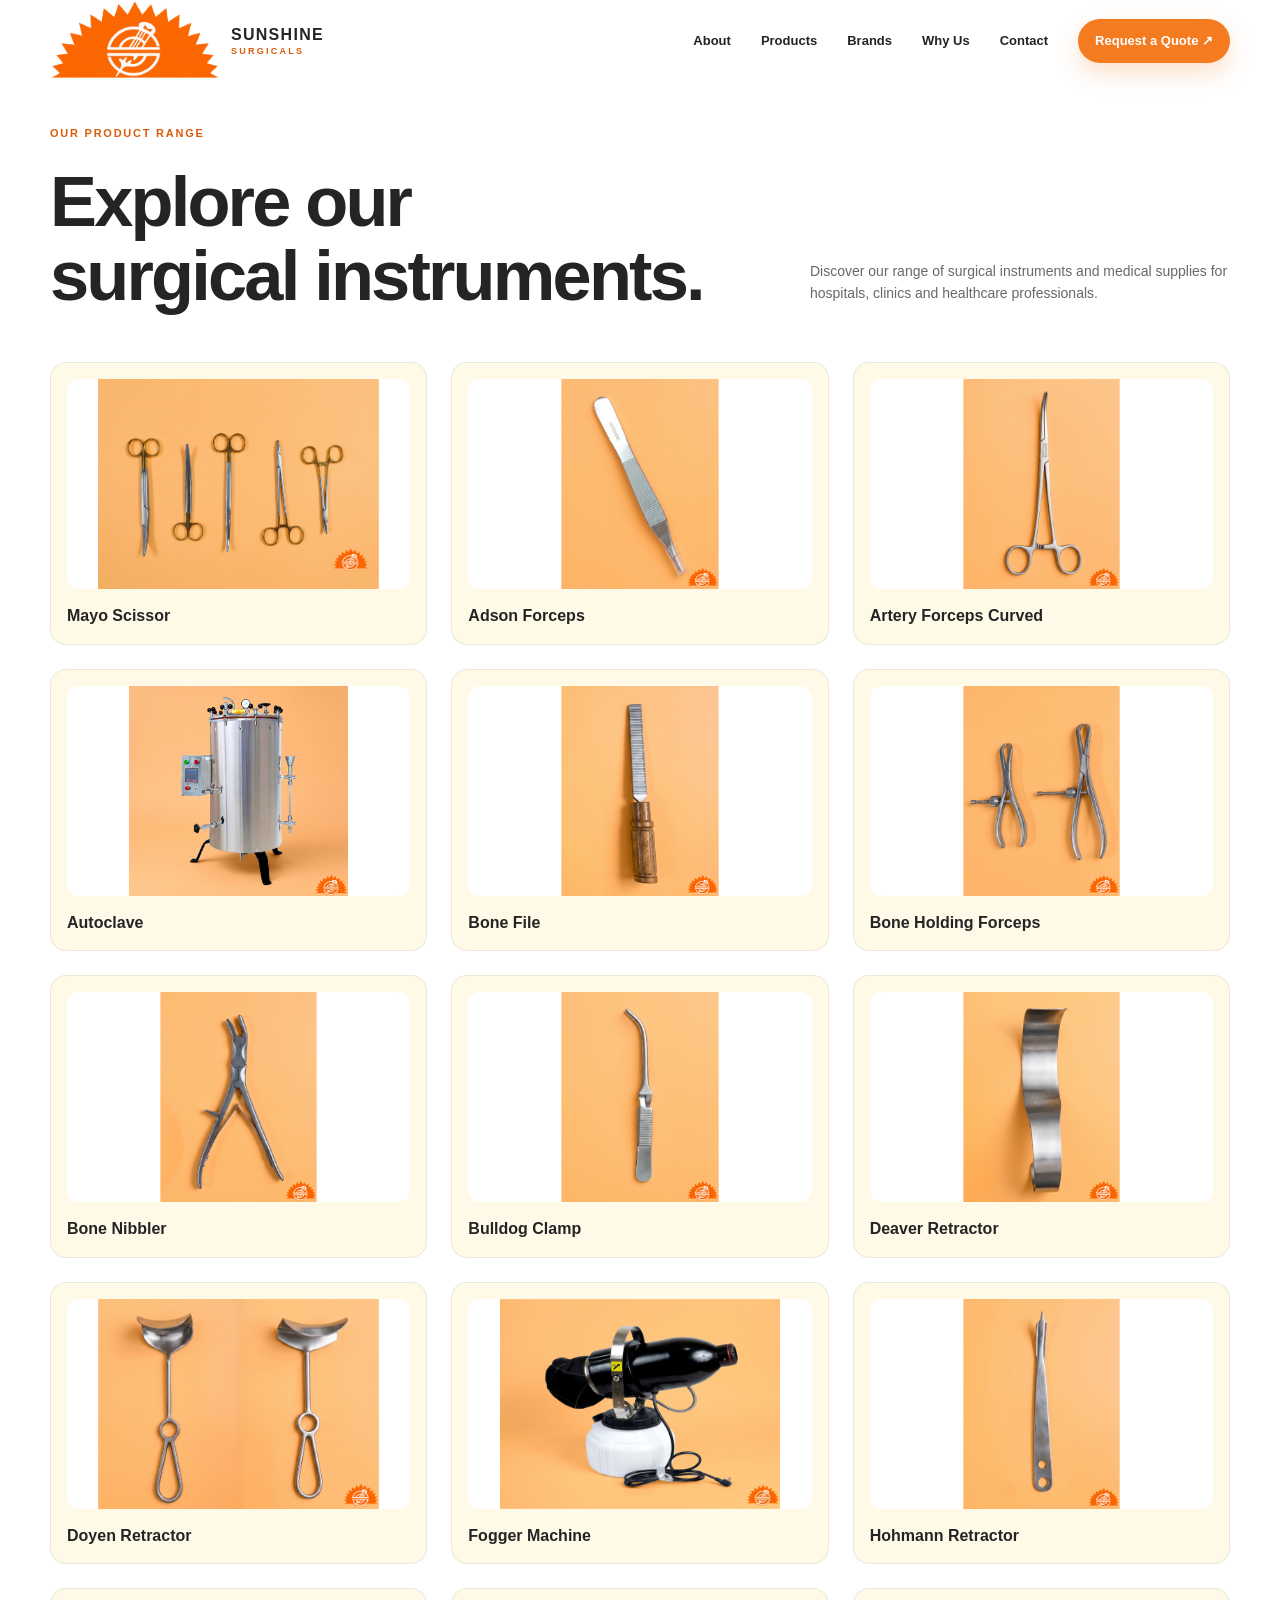
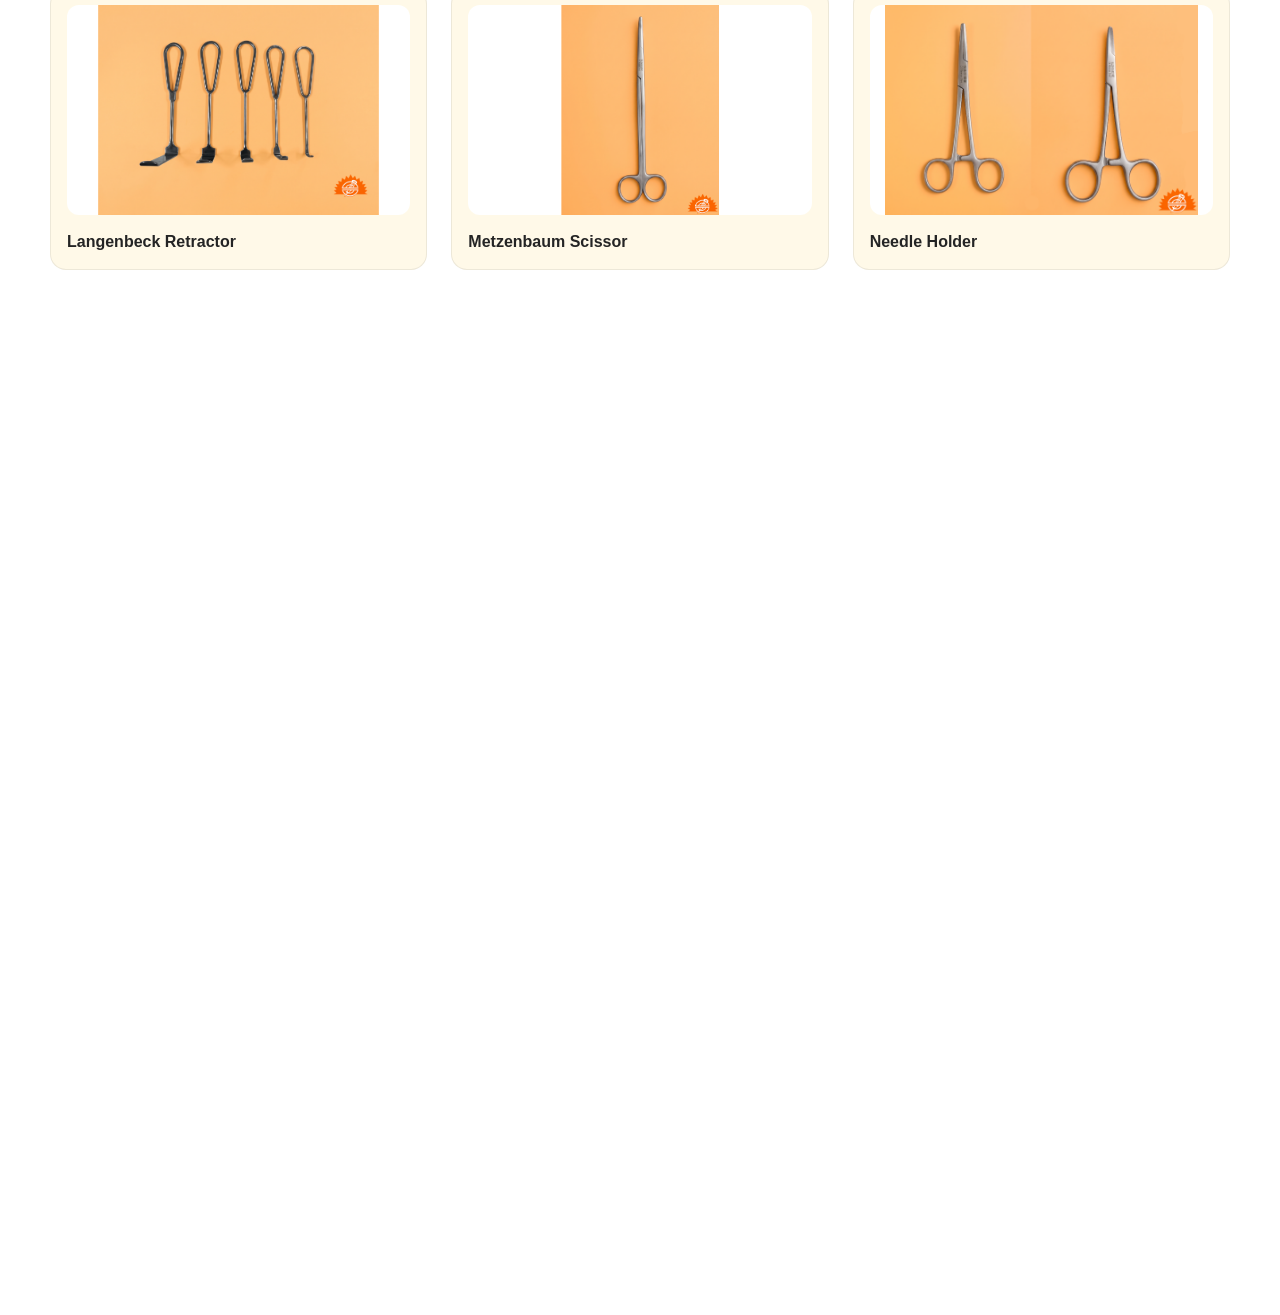
==== products.html @ 890da2b1 "Add surgical instruments products page" ====
<!DOCTYPE html>
<html lang="en">

<head>
  <meta charset="UTF-8">
  <meta name="viewport" content="width=device-width, initial-scale=1.0">
  <title>Products | Sunshine Surgicals</title>

  <link rel="stylesheet" href="styles.css">
  <link rel="stylesheet" href="products.css">
</head>

<body>
<header class="site-header">
    <nav class="nav container" aria-label="Main navigation">
      <a class="brand" href="index.html#top" aria-label="Sunshine Surgicals home">
        <img class="site-logo" src="assets/sunshine_logo_orange.png" alt="Sunshine Surgicals">
        <span class="brand-copy"><strong>SUNSHINE</strong><small>SURGICALS</small></span>
      </a>

      <button class="nav-toggle" type="button" aria-label="Open menu" aria-expanded="false">
        <span></span><span></span><span></span>
      </button>

        <div class="nav-links" id="navLinks">
        <a href="index.html#about">About</a>
        <a href="index.html#products">Products</a>
        <a href="index.html#brands">Brands</a>
        <a href="index.html#why-us">Why Us</a>
        <a href="index.html#contact">Contact</a>
        <a class="nav-cta" href="index.html#quote">Request a Quote <span>↗</span></a>
        </div>

    </nav>
  </header>

<main id="top">
  <section class="products-page section" id="products">
    <div class="container">
      <div class="section-heading reveal">
        <div>
          <div class="section-kicker">Our Product Range</div>
          <h1>Explore our<br><span>surgical instruments.</span></h1>
        </div>
        <p>
          Discover our range of surgical instruments and medical
          supplies for hospitals, clinics and healthcare professionals.
        </p>
      </div>

      <div class="instrument-gallery-grid">

        <article class="gallery-card reveal">
            <img
            src="assets/images/products/mayo-scissor.png"
            alt="Mayo Scissor"
            loading="lazy"
            >
            <h3>Mayo Scissor</h3>
        </article>

        <article class="gallery-card reveal reveal-delay">
            <img
            src="assets/images/products/adson-forceps.png"
            alt="Adson Forceps"
            loading="lazy"
            >
            <h3>Adson Forceps</h3>
        </article>

        <article class="gallery-card reveal reveal-delay-2">
            <img
            src="assets/images/products/artery-forceps-curved.png"
            alt="Artery Forceps Curved"
            loading="lazy"
            >
            <h3>Artery Forceps Curved</h3>
        </article>
        
        <article class="gallery-card reveal">
            <img src="assets/images/products/autoclave.png" alt="Autoclave" loading="lazy">
            <h3>Autoclave</h3>
        </article>

        <article class="gallery-card reveal">
            <img src="assets/images/products/bone-file.png" alt="Bone File" loading="lazy">
            <h3>Bone File</h3>
        </article>

        <article class="gallery-card reveal">
            <img src="assets/images/products/bone-holding-forceps.png" alt="Bone Holding Forceps" loading="lazy">
            <h3>Bone Holding Forceps</h3>
        </article>

        <article class="gallery-card reveal">
            <img src="assets/images/products/bone-nibbler.png" alt="Bone Nibbler" loading="lazy">
            <h3>Bone Nibbler</h3>
        </article>

        <article class="gallery-card reveal">
            <img src="assets/images/products/bulldog-clamp.png" alt="Bulldog Clamp" loading="lazy">
            <h3>Bulldog Clamp</h3>
        </article>

        <article class="gallery-card reveal">
            <img src="assets/images/products/deaver-retractor.png" alt="Deaver Retractor" loading="lazy">
            <h3>Deaver Retractor</h3>
        </article>

        <article class="gallery-card reveal">
            <img src="assets/images/products/doyen-retractor.png" alt="Doyen Retractor" loading="lazy">
            <h3>Doyen Retractor</h3>
        </article>

        <article class="gallery-card reveal">
            <img src="assets/images/products/fogger-machine.png" alt="Fogger Machine" loading="lazy">
            <h3>Fogger Machine</h3>
        </article>

        <article class="gallery-card reveal">
            <img src="assets/images/products/hohmann-retractor.png" alt="Hohmann Retractor" loading="lazy">
            <h3>Hohmann Retractor</h3>
        </article>

        <article class="gallery-card reveal">
            <img src="assets/images/products/langenbeck-retractor.png" alt="Langenbeck Retractor" loading="lazy">
            <h3>Langenbeck Retractor</h3>
        </article>

        <article class="gallery-card reveal">
            <img src="assets/images/products/metzenbaum-scissor.png" alt="Metzenbaum Scissor" loading="lazy">
            <h3>Metzenbaum Scissor</h3>
        </article>

        <article class="gallery-card reveal">
            <img src="assets/images/products/needle-holder.png" alt="Needle Holder" loading="lazy">
            <h3>Needle Holder</h3>
        </article>

        <article class="gallery-card reveal">
            <img src="assets/images/products/skin-hook-retractor.png" alt="Skin Hook Retractor" loading="lazy">
            <h3>Skin Hook Retractor</h3>
        </article>

        <article class="gallery-card reveal">
            <img src="assets/images/products/sr-scissor.png" alt="S.R. Scissor" loading="lazy">
            <h3>S.R. Scissor</h3>
        </article>

        <article class="gallery-card reveal">
            <img src="assets/images/products/suction-machine-insatvac-ms.png" alt="Insatvac MS Suction Machine" loading="lazy">
            <h3>Insatvac MS Suction Machine</h3>
        </article>

        <article class="gallery-card reveal">
            <img src="assets/images/products/suction-machine-medevac-ms.png" alt="Medvac MS Suction Machine" loading="lazy">
            <h3>Medvac MS Suction Machine</h3>
        </article>

        <article class="gallery-card reveal">
            <img src="assets/images/products/suction-machine-powervac-ms.png" alt="Powervac MS Suction Machine" loading="lazy">
            <h3>Powervac MS Suction Machine</h3>
        </article>

        <article class="gallery-card reveal">
            <img src="assets/images/products/towel-clip.png" alt="Towel Clip" loading="lazy">
            <h3>Towel Clip</h3>
        </article>

        <article class="gallery-card reveal">
            <img src="assets/images/products/wrigley-forceps.png" alt="Wrigley Forceps" loading="lazy">
            <h3>Wrigley Forceps</h3>
        </article>

        </div>
    </div>
  </section>
</main>
<script src="products.js"></script>
</body>
</html>
---- styles.css ----
:root {
  --orange: #F47B20;
  --orange-deep: #D95D0B;
  --yellow: #FFC928;
  --cream: #FFF9E8;
  --cream-2: #FFF4D6;
  --ink: #242424;
  --muted: #6E6E6E;
  --white: #FFFFFF;
  --line: rgba(36,36,36,.12);
  --shadow: 0 22px 70px rgba(31, 22, 11, .10);
  --radius: 24px;
  --max: 1180px;
}

* {
  box-sizing: border-box;
  margin: 0;
  padding: 0;
}

html {
  scroll-behavior: smooth;
}

body {
  font-family: 'DM Sans', sans-serif;
  color: var(--ink);
  background: var(--white);
  line-height: 1.6;
  overflow-x: hidden;
}

body.menu-open {
  overflow: hidden;
}

a {
  color: inherit;
  text-decoration: none;
}

button,
input,
textarea {
  font: inherit;
}

.container {
  width: min(calc(100% - 48px), var(--max));
  margin-inline: auto;
}

/* =========================
   SCROLL PROGRESS
========================= */

.scroll-progress {
  position: fixed;
  z-index: 100;
  top: 0;
  left: 0;
  width: 100%;
  height: 3px;
  pointer-events: none;
}

.scroll-progress span {
  display: block;
  width: 0;
  height: 100%;
  background: linear-gradient(90deg, var(--orange), var(--yellow));
}

/* =========================
   HEADER
========================= */

.site-header {
  position: fixed;
  z-index: 90;
  top: 0;
  left: 0;
  right: 0;
  transition: .35s ease;
}

.site-header.scrolled {
  background: rgba(255,255,255,.88);
  backdrop-filter: blur(18px);
  box-shadow: 0 10px 35px rgba(0,0,0,.06);
}

.nav {
  height: 82px;
  display: flex;
  align-items: center;
  justify-content: space-between;
  gap: 30px;
}

.brand {
  display: inline-flex;
  align-items: center;
  gap: 11px;
}

.brand-mark {
  width: 40px;
  height: 40px;
  border-radius: 50%;
  display: grid;
  place-items: center;
  position: relative;
  background:
    radial-gradient(
      circle at center,
      var(--yellow) 0 25%,
      var(--orange) 26% 48%,
      transparent 49%
    );
}

.brand-mark::before,
.brand-mark::after {
  content: '';
  position: absolute;
  inset: 3px;
  border-radius: 50%;
  border: 2px dashed var(--orange);
  opacity: .8;
}

.brand-mark::after {
  inset: 8px;
  border: 0;
  background: var(--orange);
  clip-path: polygon(
    50% 0,
    60% 38%,
    100% 50%,
    60% 62%,
    50% 100%,
    40% 62%,
    0 50%,
    40% 38%
  );
  transform: rotate(10deg);
}

.brand-mark span {
  width: 10px;
  height: 10px;
  border-radius: 50%;
  background: var(--yellow);
  position: relative;
  z-index: 2;
}

.brand-copy {
  display: flex;
  flex-direction: column;
  line-height: 1;
  letter-spacing: .08em;
}

.brand-copy strong {
  font: 800 16px/1 'Manrope', sans-serif;
}

.brand-copy small {
  margin-top: 4px;
  font-size: 9px;
  font-weight: 700;
  letter-spacing: .25em;
  color: var(--orange-deep);
}

.site-logo {
  width: 170px;
  height: auto;
  display: block;
  object-fit: contain;
}

.nav-links {
  display: flex;
  align-items: center;
  gap: 30px;
  font-size: 13px;
  font-weight: 600;
}

.nav-links > a:not(.nav-cta) {
  position: relative;
  padding: 8px 0;
}

.nav-links > a:not(.nav-cta)::after {
  content: '';
  position: absolute;
  left: 0;
  bottom: 2px;
  width: 0;
  height: 2px;
  background: var(--orange);
  transition: width .25s;
}

.nav-links > a:not(.nav-cta):hover::after {
  width: 100%;
}

.nav-cta,
.btn-primary {
  background: var(--orange);
  color: white;
  box-shadow: 0 10px 24px rgba(244,123,32,.23);
}

.nav-cta {
  padding: 12px 17px;
  border-radius: 100px;
  transition: transform .25s, background .25s;
}

.nav-cta:hover,
.btn-primary:hover {
  transform: translateY(-2px);
  background: var(--orange-deep);
}

.nav-toggle {
  display: none;
  border: 0;
  background: transparent;
  cursor: pointer;
}

.nav-toggle span {
  display: block;
  width: 25px;
  height: 2px;
  margin: 5px;
  background: var(--ink);
  transition: .25s;
}

/* =========================
   HERO
========================= */

.hero {
  min-height: 780px;
  padding: 145px 0 75px;
  position: relative;
  overflow: hidden;
  background:
    linear-gradient(
      135deg,
      #fff 0%,
      #fff 55%,
      #fff9ec 100%
    );
}

/*
   Large soft sunshine glow
*/

.hero::after {
  content: '';
  position: absolute;
  width: 520px;
  height: 520px;
  right: -220px;
  bottom: -260px;
  border-radius: 50%;
  background: var(--yellow);
  opacity: .11;
  filter: blur(10px);
}

/*
   Decorative glows
*/

.hero-glow {
  position: absolute;
  border-radius: 50%;
  filter: blur(1px);
  pointer-events: none;
}

.hero-glow-one {
  width: 280px;
  height: 280px;
  left: -130px;
  top: 180px;
  background: var(--yellow);
  opacity: .14;
}

.hero-glow-two {
  width: 180px;
  height: 180px;
  right: 30%;
  top: 120px;
  background: var(--orange);
  opacity: .08;
}

/*
   Sunshine rays
*/

.sun-rays {
  position: absolute;
  right: 6%;
  top: 105px;
  width: 430px;
  height: 430px;
  border-radius: 50%;
  opacity: .08;
  background:
    repeating-conic-gradient(
      from 0deg,
      var(--orange) 0 4deg,
      transparent 4deg 18deg
    );

  mask-image:
    radial-gradient(
      circle,
      transparent 0 47%,
      #000 48% 52%,
      transparent 53%
    );

  -webkit-mask-image:
    radial-gradient(
      circle,
      transparent 0 47%,
      #000 48% 52%,
      transparent 53%
    );

  animation: spin 45s linear infinite;
}

/*
   HERO GRID

   Text remains on the left.
   Image becomes a large right-side visual.
*/

.hero-grid {
  position: relative;
  z-index: 2;

  min-height: 580px;

  display: block;
}

/* =========================
   HERO CONTENT
========================= */

.eyebrow,
.section-kicker {
  color: var(--orange-deep);
  font-size: 11px;
  font-weight: 800;
  text-transform: uppercase;
  letter-spacing: .16em;
}

.eyebrow {
  display: inline-flex;
  align-items: center;
  gap: 9px;
  padding: 7px 12px;
  border: 1px solid rgba(244,123,32,.24);
  border-radius: 100px;
  background: rgba(255,249,232,.7);
}

.eyebrow-dot {
  width: 7px;
  height: 7px;
  border-radius: 50%;
  background: var(--yellow);
  box-shadow: 0 0 0 5px rgba(255,201,40,.15);
}

h1,
h2,
h3 {
  font-family: 'Manrope', sans-serif;
}

h1 {
  margin-top: 22px;
  font-size: clamp(52px, 6.4vw, 86px);
  line-height: .98;
  letter-spacing: -.055em;
  max-width: 760px;
}

h1 em,
h2 span {
  font-style: normal;
  color: var(--orange);
}

.hero-lead {
  margin-top: 27px;
  max-width: 590px;
  font-size: 17px;
  color: #595959;
}

.hero-actions {
  display: flex;
  gap: 13px;
  margin-top: 34px;
  flex-wrap: wrap;
}

.btn {
  display: inline-flex;
  align-items: center;
  justify-content: center;
  gap: 16px;
  min-height: 52px;
  padding: 0 22px;
  border-radius: 100px;
  font-weight: 700;
  font-size: 13px;
  border: 1px solid transparent;
  transition: .25s ease;
  cursor: pointer;
}

.btn span {
  font-size: 18px;
  transition: transform .25s;
}

.btn:hover span {
  transform: translateX(3px);
}

.btn-ghost {
  border-color: var(--line);
  background: white;
}

.btn-ghost:hover {
  border-color: rgba(244,123,32,.35);
  background: var(--cream);
  transform: translateY(-2px);
}

/* =========================
   HERO TRUST / STATS
========================= */

.hero-trust {
  display: flex;
  align-items: center;
  gap: 22px;
  margin-top: 42px;
}

.hero-trust div {
  display: flex;
  flex-direction: column;
}

.hero-trust strong {
  font: 800 21px/1 'Manrope', sans-serif;
}

.hero-trust span {
  margin-top: 7px;
  font-size: 12px;
  color: var(--muted);
}

.hero-trust i {
  height: 28px;
  width: 1px;
  background: var(--line);
}

/* =========================================================
   HERO IMAGE — FINAL FULL-HERO FIX
   Only changes the instrument image positioning
========================================================= */

.hero-grid {
  position: static !important;
  min-height: 580px;
}

/* Make the image relative to the entire hero,
   not the centered content container */
.hero-visual {
  position: absolute !important;

  top: 0 !important;
  bottom: 0 !important;
  left: 50% !important;

  width: 100vw !important;
  height: auto !important;
  min-height: 0 !important;

  transform: translateX(-50%) !important;

  z-index: 0 !important;
}

.hero-image-wrap {
  position: absolute !important;

  inset: 0 !important;

  width: 100% !important;
  height: 100% !important;
  min-height: 0 !important;

  overflow: hidden !important;

  border-radius: 0 !important;
  box-shadow: none !important;
  background: transparent !important;
}

.hero-image-wrap img {
  width: 100% !important;
  height: 100% !important;

  max-width: none !important;
  max-height: none !important;

  object-fit: cover !important;

  /* Slightly favor the instrument side */
  object-position: center center !important;

  display: block !important;
}

/* Keep text and its controls above the image */
.hero-content {
  position: relative !important;
  z-index: 5 !important;
}

/* =========================================================
   TABLET
========================================================= */

@media (max-width: 980px) {

  .hero-grid {
    position: static !important;
    min-height: 550px;
  }

  .hero-visual {
    position: absolute !important;

    top: 0 !important;
    bottom: 0 !important;
    left: 50% !important;

    width: 100vw !important;
    height: auto !important;

    transform: translateX(-50%) !important;
  }

  .hero-image-wrap {
    position: absolute !important;
    inset: 0 !important;

    width: 100% !important;
    height: 100% !important;
  }

  .hero-image-wrap img {
    width: 100% !important;
    height: 100% !important;

    object-fit: cover !important;
    object-position: center center !important;
  }
}

/* =========================================================
   MOBILE
   Keep the existing mobile behavior
========================================================= */

@media (max-width: 720px) {

  .hero-grid {
    position: relative !important;
    min-height: 0 !important;
  }

  .hero-visual {
    position: relative !important;

    top: auto !important;
    bottom: auto !important;
    left: auto !important;

    width: 100% !important;
    height: auto !important;

    margin-top: 40px !important;

    transform: none !important;
  }

  .hero-image-wrap {
    position: relative !important;
    inset: auto !important;

    width: 100% !important;
    height: auto !important;

    aspect-ratio: 16 / 9 !important;
  }

  .hero-image-wrap img {
    position: absolute !important;

    inset: 0 !important;

    width: 100% !important;
    height: 100% !important;

    object-fit: cover !important;
  }
}

/* Keep navbar separate from the hero image */
@media (min-width: 721px) {
  .hero-visual {
    top: 82px !important;
    bottom: 0 !important;
    height: auto !important;
  }
}

@media (min-width: 721px) {
  .hero-image-wrap img {
    object-fit: cover !important;
    object-position: 72% center !important;
  }
}

/* =========================
   SCROLL HINT
========================= */

.scroll-hint {
  display: none;
}

/* =========================
   GENERAL SECTIONS
========================= */

.section {
  padding: 125px 0;
}

.split-grid {
  display: grid;
  grid-template-columns: .85fr 1.15fr;
  gap: 110px;
}

.section-intro h2,
.section-heading h2,
.brands-head h2,
.quote-copy h2,
.contact-main h2 {
  margin-top: 14px;
  font-size: clamp(38px,4.4vw,61px);
  line-height: 1.04;
  letter-spacing: -.045em;
}

.about-copy {
  max-width: 650px;
}

.about-copy p {
  color: #626262;
  font-size: 16px;
}

.about-copy .lead-copy {
  font: 600 23px/1.45 'Manrope', sans-serif;
  color: var(--ink);
  margin-bottom: 20px;
  letter-spacing: -.025em;
}

.about-copy p + p {
  margin-top: 13px;
}

.text-link {
  display: inline-flex;
  gap: 15px;
  align-items: center;
  margin-top: 28px;
  font-size: 13px;
  font-weight: 800;
  color: var(--orange-deep);
}

.text-link span {
  font-size: 19px;
  transition: transform .2s;
}

.text-link:hover span {
  transform: translateX(4px);
}

/* =========================
   STATS BAND
========================= */

.stats-band {
  background: var(--orange);
  color: #fff;
  position: relative;
  overflow: hidden;
}

.stats-band::after {
  content: '';
  position: absolute;
  width: 600px;
  height: 600px;
  border: 1px solid rgba(255,255,255,.18);
  border-radius: 50%;
  right: -250px;
  top: -250px;
  box-shadow:
    0 0 0 55px rgba(255,255,255,.04),
    0 0 0 110px rgba(255,255,255,.025);
}

.stats-grid {
  display: grid;
  grid-template-columns: repeat(4,1fr);
  padding: 50px 0;
  position: relative;
  z-index: 2;
}

.stat {
  padding: 0 25px;
  border-left: 1px solid rgba(255,255,255,.25);
}

.stat:first-child {
  border-left: 0;
  padding-left: 0;
}

.stat strong {
  font: 800 38px/1 'Manrope', sans-serif;
  letter-spacing: -.04em;
}

.stat span {
  display: block;
  margin-top: 8px;
  font-size: 11px;
  opacity: .78;
  text-transform: uppercase;
  letter-spacing: .08em;
}

/* =========================
   PRODUCTS
========================= */

.products {
  background: var(--cream);
}

.section-heading,
.brands-head {
  display: grid;
  grid-template-columns: 1fr .7fr;
  gap: 50px;
  align-items: end;
}

.section-heading > p,
.brands-head > p {
  max-width: 430px;
  justify-self: end;
  color: #686868;
  font-size: 14px;
}

.product-grid {
  margin-top: 65px;
  display: grid;
  grid-template-columns: repeat(3,1fr);
  gap: 16px;
}

.product-card {
  position: relative;
  background: #fff;
  border: 1px solid rgba(36,36,36,.08);
  border-radius: 20px;
  padding: 30px;
  min-height: 290px;
  overflow: hidden;
  transition:
    transform .35s,
    box-shadow .35s,
    border-color .35s;
}

.product-card::before {
  content: '';
  position: absolute;
  width: 110px;
  height: 110px;
  border-radius: 50%;
  background: var(--yellow);
  opacity: .13;
  right: -35px;
  top: -35px;
  transition: transform .4s;
}

.product-card:hover {
  transform: translateY(-7px);
  box-shadow: 0 24px 50px rgba(80,45,5,.10);
  border-color: rgba(244,123,32,.24);
}

.product-card:hover::before {
  transform: scale(1.8);
}

.product-number {
  position: absolute;
  top: 26px;
  right: 27px;
  font-size: 10px;
  color: #aaa;
  letter-spacing: .1em;
}

.product-icon {
  width: 48px;
  height: 48px;
  display: grid;
  place-items: center;
  border-radius: 14px;
  background: var(--cream);
  color: var(--orange);
  font-size: 23px;
  font-weight: 700;
  margin-bottom: 43px;
}


/* PRODUCT CATEGORY IMAGES */

.product-image {
  display: block;
  width: 100%;
  height: 250px;
  object-fit: contain;
  background: var(--cream);
  border-radius: 14px;
  padding: 5px;
  margin-bottom: 24px;
}


.product-card h3 {
  font-size: 21px;
  letter-spacing: -.025em;
}

.product-card p {
  font-size: 15px;
  color: #777;
  margin-top: 8px;
  max-width: 310px;
}

.product-card a {
  display: inline-flex;
  gap: 11px;
  align-items: center;
  margin-top: 20px;
  font-size: 11px;
  text-transform: uppercase;
  letter-spacing: .1em;
  font-weight: 800;
  color: var(--orange-deep);
}

.product-card a span {
  font-size: 16px;
}

.product-note {
  margin-top: 25px;
  text-align: center;
  color: #777;
  font-size: 12px;
}

.product-note > span {
  color: var(--orange);
  font-size: 18px;
  margin-right: 5px;
}

.product-note a {
  color: var(--orange-deep);
  font-weight: 800;
}


/* =========================
   SURGICAL INSTRUMENT GALLERY
========================= */

.instrument-gallery {
  background: #fff;
}

.instrument-gallery-grid {
  margin-top: 55px;
  display: grid;
  grid-template-columns: repeat(4, 1fr);
  gap: 20px;
}

.gallery-card {
  background: var(--cream);
  border: 1px solid rgba(36, 36, 36, .08);
  border-radius: 16px;
  padding: 16px;
  overflow: hidden;
  transition: transform .3s, box-shadow .3s;
}

.gallery-card:hover {
  transform: translateY(-5px);
  box-shadow: 0 18px 35px rgba(80, 45, 5, .10);
}

.gallery-card img {
  width: 100%;
  height: 220px;
  display: block;
  object-fit: contain;
  border-radius: 12px;
  background: #fff;
}

.gallery-card h3 {
  margin-top: 16px;
  font-size: 16px;
  line-height: 1.4;
  color: var(--ink);
}


/* =========================
   INSTRUMENT SHOWCASE
========================= */

.instrument-showcase {
  background: var(--ink);
  color: #fff;
  overflow: hidden;
  position: relative;
}

.instrument-showcase::before {
  content: '';
  position: absolute;
  inset: 0;
  background:
    radial-gradient(
      circle at 78% 40%,
      rgba(244,123,32,.22),
      transparent 30%
    ),
    radial-gradient(
      circle at 85% 90%,
      rgba(255,201,40,.08),
      transparent 25%
    );
}

.showcase-grid {
  display: grid;
  grid-template-columns: .8fr 1.2fr;
  min-height: 630px;
  align-items: center;
  position: relative;
  z-index: 2;
}

.showcase-copy {
  padding: 80px 0;
}

.showcase-copy .section-kicker {
  color: var(--yellow);
}

.showcase-copy h2 {
  font-size: clamp(45px,5vw,72px);
  line-height: 1;
  letter-spacing: -.055em;
  margin-top: 14px;
}

.showcase-copy h2 span {
  color: var(--yellow);
}

.showcase-copy p {
  max-width: 520px;
  color: #bcbcbc;
  margin-top: 25px;
  font-size: 14px;
}

.check-list {
  display: grid;
  gap: 13px;
  margin-top: 28px;
  font-size: 14px;
}

.check-list span {
  display: inline-grid;
  place-items: center;
  width: 21px;
  height: 21px;
  border-radius: 50%;
  background: rgba(255,201,40,.15);
  color: var(--yellow);
  margin-right: 9px;
}

.instrument-art {
  height: 530px;
  position: relative;
  overflow: hidden;
}

.ring {
  position: absolute;
  border: 1px solid rgba(255,201,40,.22);
  border-radius: 50%;
  left: 50%;
  top: 50%;
  transform: translate(-50%,-50%);
}

.ring-one {
  width: 440px;
  height: 440px;
  animation: spin 35s linear infinite;
}

.ring-two {
  width: 320px;
  height: 320px;
  border-color: rgba(244,123,32,.35);
  animation: spinReverse 26s linear infinite;
}

.instrument-orb {
  position: absolute;
  left: 50%;
  top: 50%;
  transform: translate(-50%,-50%);
  width: 170px;
  height: 170px;
  border-radius: 50%;
  display: grid;
  place-items: center;
  background:
    radial-gradient(
      circle at 35% 25%,
      #ffd86a,
      #f47b20 50%,
      #b74400
    );

  box-shadow:
    0 25px 80px rgba(244,123,32,.35),
    inset -18px -22px 35px rgba(110,30,0,.25);
}

.instrument-orb::before {
  content: '';
  position: absolute;
  inset: -12px;
  border: 1px solid rgba(255,201,40,.35);
  border-radius: 50%;
}

.instrument-orb span {
  font: 800 32px 'Manrope';
  letter-spacing: -.08em;
}

.instrument-line {
  position: absolute;
  width: 350px;
  height: 1px;
  background:
    linear-gradient(
      90deg,
      transparent,
      var(--yellow),
      transparent
    );
  left: 50%;
  top: 50%;
  transform-origin: left center;
}

.line-one {
  transform: rotate(27deg);
}

.line-two {
  transform: rotate(-33deg);
  opacity: .5;
}

.art-label {
  position: absolute;
  font-size: 9px;
  line-height: 1.6;
  letter-spacing: .17em;
  color: #888;
}

.art-label b {
  color: #eee;
}

.label-one {
  left: 7%;
  top: 22%;
}

.label-two {
  right: 3%;
  bottom: 21%;
  text-align: right;
}

/* =========================
   BRANDS
========================= */

.brands {
  background: #fff;
}

.brand-list {
  margin-top: 55px;
  border-top: 1px solid var(--line);
  border-bottom: 1px solid var(--line);
  display: grid;
  grid-template-columns: repeat(7,1fr);
}

.brand-list div {
  min-height: 110px;
  display: grid;
  place-items: center;
  padding: 15px;
  border-right: 1px solid var(--line);
  font: 800 13px 'Manrope';
  letter-spacing: .04em;
  color: #5b5b5b;
  text-align: center;
}

.brand-list div:last-child {
  border-right: 0;
  color: var(--orange-deep);
  background: var(--cream);
}

/* =========================
   WHY CHOOSE US
========================= */

.why {
  background: var(--cream);
}

.why-grid {
  display: grid;
  grid-template-columns: repeat(4,1fr);
  gap: 15px;
  margin-top: 65px;
}

.why-card {
  background: #fff;
  border-radius: 20px;
  padding: 30px;
  min-height: 315px;
  position: relative;
  border: 1px solid rgba(36,36,36,.07);
  transition: .3s;
}

.why-card:hover {
  transform: translateY(-6px);
  box-shadow: 0 22px 45px rgba(50,30,0,.08);
}

.why-card > span {
  position: absolute;
  right: 25px;
  top: 25px;
  font-size: 10px;
  color: #aaa;
}

.why-icon {
  width: 48px;
  height: 48px;
  display: grid;
  place-items: center;
  border-radius: 14px;
  background: var(--cream-2);
  color: var(--orange);
  font-size: 22px;
  margin-bottom: 62px;
}

.why-card h3 {
  font-size: 20px;
}

.why-card p {
  font-size: 15px;
  color: #777;
  margin-top: 10px;
}

/* =========================
   AUDIENCE
========================= */

.audience {
  padding-top: 85px;
  padding-bottom: 85px;
  background: #fff;
}

.audience-wrap {
  display: grid;
  grid-template-columns: .8fr 1.2fr;
  gap: 80px;
  align-items: center;
  padding: 55px 60px;
  border-radius: 28px;
  background:
    linear-gradient(
      120deg,
      #fff8e6,
      #fff
    );

  border: 1px solid rgba(244,123,32,.13);
  position: relative;
  overflow: hidden;
}

.audience-wrap::after {
  content: '';
  position: absolute;
  right: -100px;
  top: -120px;
  width: 320px;
  height: 320px;
  border-radius: 50%;
  border: 50px solid rgba(255,201,40,.10);
}

.audience-title {
  position: relative;
  z-index: 2;
}

.audience-title h2 {
  font-size: clamp(34px,4vw,53px);
  line-height: 1.04;
  letter-spacing: -.045em;
  margin-top: 12px;
}

.audience-tags {
  display: flex;
  flex-wrap: wrap;
  gap: 10px;
  position: relative;
  z-index: 2;
}

.audience-tags span {
  padding: 11px 15px;
  border-radius: 100px;
  background: #fff;
  border: 1px solid rgba(36,36,36,.1);
  font-size: 11px;
  font-weight: 700;
  transition: .25s;
}

.audience-tags span:hover {
  border-color: rgba(244,123,32,.4);
  color: var(--orange-deep);
  transform: translateY(-2px);
}

/* =========================
   QUOTE
========================= */

.quote {
  background: var(--orange);
  color: #fff;
  position: relative;
  overflow: hidden;
}

.quote::after {
  content: '';
  position: absolute;
  width: 650px;
  height: 650px;
  border: 1px solid rgba(255,255,255,.18);
  border-radius: 50%;
  right: -290px;
  top: -210px;
  box-shadow:
    0 0 0 70px rgba(255,255,255,.04),
    0 0 0 140px rgba(255,255,255,.025);
}

.quote-grid {
  display: grid;
  grid-template-columns: 1fr .8fr;
  gap: 100px;
  position: relative;
  z-index: 2;
}

.quote-copy .section-kicker {
  color: var(--yellow);
}

.quote-copy h2 {
  font-size: clamp(45px,5vw,70px);
  margin-top: 15px;
}

.quote-copy h2 span {
  color: var(--yellow);
}

.quote-copy > p {
  max-width: 500px;
  color: rgba(255,255,255,.78);
  margin-top: 25px;
}

.direct-contact {
  display: flex;
  gap: 45px;
  margin-top: 40px;
}

.direct-contact a {
  display: flex;
  flex-direction: column;
}

.direct-contact small {
  font-size: 9px;
  text-transform: uppercase;
  letter-spacing: .14em;
  opacity: .65;
}

.direct-contact strong {
  font-size: 13px;
  margin-top: 4px;
}

.quote-form {
  background: #fff;
  color: var(--ink);
  padding: 30px;
  border-radius: 23px;
  box-shadow: 0 28px 70px rgba(95,35,0,.18);
}

.quote-form label {
  display: block;
  font-size: 10px;
  text-transform: uppercase;
  letter-spacing: .12em;
  font-weight: 800;
  margin-bottom: 18px;
}

.quote-form input,
.quote-form textarea {
  display: block;
  width: 100%;
  margin-top: 8px;
  border: 1px solid var(--line);
  border-radius: 12px;
  padding: 13px 14px;
  outline: 0;
  background: #fff;
  font-size: 13px;
  transition: .2s;
  resize: vertical;
}

.quote-form input:focus,
.quote-form textarea:focus {
  border-color: rgba(244,123,32,.6);
  box-shadow: 0 0 0 4px rgba(244,123,32,.08);
}

.btn-full {
  width: 100%;
  border: 0;
}

.form-note {
  font-size: 9px;
  color: #999;
  text-align: center;
  margin-top: 11px;
}

/* =========================
   CONTACT
========================= */

.contact {
  padding-bottom: 110px;
}

.contact-grid {
  display: grid;
  grid-template-columns: 1fr .8fr;
  gap: 100px;
}

.contact-main p {
  margin-top: 25px;
  color: #666;
  font-size: 14px;
}

.map-link {
  display: inline-flex;
  gap: 12px;
  align-items: center;
  margin-top: 25px;
  color: var(--orange-deep);
  font-size: 12px;
  font-weight: 800;
}

.contact-side {
  border-top: 1px solid var(--line);
  align-self: end;
}

.contact-side > a,
.contact-hours {
  display: flex;
  flex-direction: column;
  padding: 24px 0;
  border-bottom: 1px solid var(--line);
}

.contact-side small {
  font-size: 9px;
  color: #999;
  text-transform: uppercase;
  letter-spacing: .14em;
}

.contact-side strong {
  font: 600 18px 'Manrope';
  margin-top: 5px;
}

.contact-side a strong {
  transition: .2s;
}

.contact-side a:hover strong {
  color: var(--orange-deep);
}

/* =========================
   FOOTER
========================= */

.footer {
  background: var(--ink);
  color: #fff;
  padding: 55px 0 22px;
}

.footer-top {
  display: grid;
  grid-template-columns: 1fr auto 1fr;
  align-items: center;
  gap: 30px;
}

.footer-brand .brand-copy small {
  color: var(--yellow);
}

.footer-links {
  display: flex;
  gap: 28px;
  font-size: 11px;
  color: #aaa;
}

.footer-links a:hover {
  color: #fff;
}

.footer-cta {
  justify-self: end;
  color: var(--yellow);
  font-size: 11px;
  font-weight: 800;
}

.footer-bottom {
  margin-top: 45px;
  padding-top: 20px;
  border-top: 1px solid rgba(255,255,255,.1);
  display: flex;
  justify-content: space-between;
  color: #777;
  font-size: 9px;
  text-transform: uppercase;
  letter-spacing: .09em;
}

/* =========================
   FLOATING BUTTONS
========================= */

.whatsapp-float {
  position: fixed;
  z-index: 80;
  right: 24px;
  bottom: 24px;
  width: 54px;
  height: 54px;
  border-radius: 50%;
  display: grid;
  place-items: center;
  background: #22c96b;
  color: #fff;
  box-shadow: 0 14px 35px rgba(0,0,0,.18);
  font-size: 25px;
  transition: .25s;
}

.whatsapp-float svg {
  width: 25px;
  height: 25px;
  display: block;
  fill: currentColor;
}

.whatsapp-float:hover {
  transform: translateY(-4px) scale(1.04);
}

.back-top {
  position: fixed;
  z-index: 79;
  right: 24px;
  bottom: 90px;
  width: 42px;
  height: 42px;
  border: 1px solid var(--line);
  background: #fff;
  border-radius: 50%;
  display: grid;
  place-items: center;
  cursor: pointer;
  opacity: 0;
  pointer-events: none;
  transition: .3s;
  box-shadow: 0 10px 25px rgba(0,0,0,.1);
}

.back-top.show {
  opacity: 1;
  pointer-events: auto;
}

/* =========================
   REVEAL ANIMATIONS
========================= */

.reveal {
  opacity: 0;
  transform: translateY(24px);
  transition:
    opacity .75s ease,
    transform .75s ease;
}

.reveal.visible {
  opacity: 1;
  transform: none;
}

.reveal-delay {
  transition-delay: .12s;
}

.reveal-delay-2 {
  transition-delay: .2s;
}

.reveal-delay-3 {
  transition-delay: .28s;
}

/* =========================
   KEYFRAMES
========================= */

@keyframes float {
  0%,100% {
    transform: translateY(0);
  }

  50% {
    transform: translateY(-9px);
  }
}

@keyframes spin {
  to {
    transform: rotate(360deg);
  }
}

@keyframes spinReverse {
  to {
    transform: rotate(-360deg);
  }
}

@keyframes scrollDot {
  0% {
    transform: translateY(0);
    opacity: 1;
  }

  70%,100% {
    transform: translateY(9px);
    opacity: 0;
  }
}

/* =========================
   TABLET
========================= */

@media (max-width: 980px) {

  .nav-links {
    gap: 17px;
  }

  .hero {
    min-height: auto;
    padding-bottom: 100px;
  }

  .hero-grid {
    grid-template-columns: 1fr;
    gap: 35px;
  }

  /*
     On tablet the image becomes a normal
     large full-width image below the text.
  */

  .hero-visual {
    min-height: auto;
    justify-content: center;
  }

  .hero-image-wrap {
    width: 100%;
    min-height: auto;
  }

  .hero-image-wrap img {
    width: 100%;
    height: auto;
    max-height: none;
    object-fit: contain;
  }

  .split-grid,
  .showcase-grid,
  .quote-grid,
  .contact-grid,
  .audience-wrap {
    grid-template-columns: 1fr;
    gap: 55px;
  }

  .product-grid {
    grid-template-columns: repeat(2,1fr);
  }

  .why-grid {
    grid-template-columns: repeat(2,1fr);
  }

  .brand-list {
    grid-template-columns: repeat(4,1fr);
  }

  .brand-list div:nth-child(4) {
    border-right: 0;
  }

  .brand-list div:nth-child(-n+4) {
    border-bottom: 1px solid var(--line);
  }

  .showcase-grid {
    padding-top: 50px;
  }

  .instrument-art {
    height: 440px;
  }

  .audience-wrap {
    padding: 45px;
  }

  .quote-grid {
    gap: 50px;
  }

  .contact-side {
    max-width: 600px;
  }
}

/* =========================
   MOBILE
========================= */

@media (max-width: 720px) {

  .container {
    width: min(calc(100% - 30px),var(--max));
  }

  .nav {
    height: 72px;
  }

  .nav-toggle {
    display: block;
    position: relative;
    z-index: 3;
  }

  .nav-links {
    position: fixed;
    inset: 0;
    background: rgba(255,255,255,.98);
    backdrop-filter: blur(15px);
    display: flex;
    flex-direction: column;
    justify-content: center;
    gap: 24px;
    font-size: 18px;
    opacity: 0;
    visibility: hidden;
    transform: translateY(-8px);
    transition: .3s;
  }

  .nav-links.open {
    opacity: 1;
    visibility: visible;
    transform: none;
  }

  .nav-cta {
    font-size: 13px;
  }

  .nav-toggle.active span:nth-child(1) {
    transform: translateY(7px) rotate(45deg);
  }

  .nav-toggle.active span:nth-child(2) {
    opacity: 0;
  }

  .nav-toggle.active span:nth-child(3) {
    transform: translateY(-7px) rotate(-45deg);
  }

  .hero {
    padding-top: 115px;
  }

  .hero-grid {
    grid-template-columns: 1fr;
  }

  .hero h1 {
    font-size: 55px;
  }

  .hero-lead {
    font-size: 15px;
  }

  .hero-trust {
    gap: 12px;
  }

  .hero-trust strong {
    font-size: 18px;
  }

  .hero-trust span {
    font-size: 10px;
  }

  /*
     Mobile image:
     keep the entire generated 16:9 image visible.
  */

  .hero-visual {
    min-height: auto;
  }

  .hero-image-wrap {
    width: 100%;
    min-height: auto;
  }

  .hero-image-wrap img {
    width: 100%;
    height: auto;
    max-height: none;
    object-fit: contain;
  }

  .section {
    padding: 90px 0;
  }

  .split-grid,
  .section-heading,
  .brands-head,
  .showcase-grid,
  .quote-grid,
  .contact-grid,
  .audience-wrap {
    gap: 35px;
  }

  .section-heading > p,
  .brands-head > p {
    justify-self: start;
  }

  .product-grid,
  .why-grid {
    grid-template-columns: 1fr;
  }

  .product-card {
    min-height: 260px;
  }

  .brand-list {
    grid-template-columns: repeat(2,1fr);
  }

  .brand-list div {
    min-height: 85px;
    border-bottom: 1px solid var(--line);
  }

  .brand-list div:nth-child(odd) {
    border-right: 1px solid var(--line);
  }

  .brand-list div:nth-child(even) {
    border-right: 0;
  }

  .brand-list div:last-child {
    grid-column: 1/-1;
    border-right: 0;
  }

  .stats-grid {
    grid-template-columns: repeat(2,1fr);
    gap: 30px;
  }

  .stat:nth-child(3) {
    border-left: 0;
    padding-left: 0;
  }

  .instrument-art {
    height: 350px;
  }

  .ring-one {
    width: 300px;
    height: 300px;
  }

  .ring-two {
    width: 220px;
    height: 220px;
  }

  .instrument-orb {
    width: 125px;
    height: 125px;
  }

  .instrument-line {
    width: 250px;
  }

  .art-label {
    font-size: 7px;
  }

  .audience-wrap {
    padding: 35px 25px;
  }

  .audience-tags span {
    padding: 9px 12px;
  }

  .direct-contact {
    flex-direction: column;
    gap: 18px;
  }

  .footer-top {
    grid-template-columns: 1fr;
  }

  .footer-links {
    flex-wrap: wrap;
  }

  .footer-cta {
    justify-self: start;
  }

  .footer-bottom {
    flex-direction: column;
    gap: 8px;
  }

  .whatsapp-float {
    right: 16px;
    bottom: 16px;
  }

  .back-top {
    right: 17px;
    bottom: 80px;
  }
}

/* =========================
   REDUCED MOTION
========================= */

@media (prefers-reduced-motion: reduce) {

  html {
    scroll-behavior: auto;
  }

  .reveal {
    opacity: 1;
    transform: none;
    transition: none;
  }

  .floating-card,
  .sun-rays,
  .ring {
    animation: none !important;
  }

  .btn,
  .product-card,
  .why-card {
    transition: none;
  }
}
/* =========================================================
   RESPONSIVE POLISH — Sunshine Surgicals
   Added after the existing styles so the current design
   remains unchanged on desktop while improving smaller
   screens.
========================================================= */

img, svg, video, canvas { max-width: 100%; }
input, textarea, button, a { max-width: 100%; }
h1, h2, h3, p, a, strong, span { overflow-wrap: break-word; }

@media (min-width: 1441px) {
  .container { width: min(calc(100% - 80px), 1320px); }
  .hero { min-height: 820px; }
  .hero-content { max-width: 760px; }
}

@media (min-width: 981px) and (max-width: 1200px) {
  .container { width: min(calc(100% - 40px), 1120px); }
  .nav { gap: 18px; }
  .nav-links { gap: 20px; }
  .nav-cta { padding-inline: 14px; }
    .split-grid, .quote-grid, .contact-grid { gap: 65px; }
    .showcase-grid { gap: 35px; }
  }

  @media (max-width: 980px) {
    .container { width: min(calc(100% - 40px), var(--max)); }
    .nav { gap: 20px; }
    .site-logo { width: 145px; }
    .hero { min-height: auto; padding-top: 125px; padding-bottom: 70px; }
    .hero-content { max-width: 720px; }
    .hero h1 { font-size: clamp(48px, 8vw, 72px); }
    .hero-lead { max-width: 650px; }
    .hero-trust { flex-wrap: wrap; }
    .section-heading, .brands-head { grid-template-columns: 1fr; gap: 25px; align-items: start; }
    .section-heading > p, .brands-head > p { justify-self: start; max-width: 650px; }
    .product-grid { gap: 18px; }
    .instrument-gallery-grid {
      grid-template-columns: repeat(2, 1fr);
    }
    .product-card { padding: 27px; }
  .why-grid { gap: 18px; }
  .why-card { padding: 27px; }
  .audience-wrap { gap: 40px; }
  .quote-grid, .contact-grid { gap: 45px; }
  .quote-form { width: 100%; }
  .footer-top { gap: 22px; }
}

@media (max-width: 720px) {
  .container { width: calc(100% - 30px); }
  .nav { height: 70px; }
  .site-logo { width: 135px; }
  .brand-copy { display: none; }
  .nav-toggle { width: 40px; height: 40px; padding: 5px; display: grid; place-content: center; flex: 0 0 auto; }
  .nav-toggle span { width: 24px; margin: 4px; }
  .nav-links { padding: 90px 25px 35px; gap: 22px; overflow-y: auto; overscroll-behavior: contain; }
  .nav-links > a:not(.nav-cta) { padding: 6px 0; }
  .nav-cta { margin-top: 5px; padding: 13px 20px; }
  .hero { padding-top: 105px; padding-bottom: 65px; }
  .hero h1 { font-size: clamp(42px, 13vw, 58px); line-height: .99; }
  .eyebrow { font-size: 9px; letter-spacing: .12em; padding: 7px 10px; }
  .hero-lead { font-size: 15px; line-height: 1.65; margin-top: 22px; }
  .hero-actions { width: 100%; gap: 10px; margin-top: 27px; }
  .hero-actions .btn { flex: 1 1 0; min-width: 0; padding-inline: 15px; gap: 9px; }
  .hero-trust { display: grid; grid-template-columns: repeat(3, minmax(0, 1fr)); gap: 12px; width: 100%; margin-top: 32px; }
  .hero-trust i { display: none; }
  .hero-trust div { min-width: 0; }
  .hero-trust strong { font-size: clamp(15px, 4.5vw, 19px); }
  .hero-trust span { font-size: 9px; line-height: 1.35; }
  .hero-visual { margin-top: 32px !important; }
  .hero-image-wrap { aspect-ratio: 16 / 9 !important; }
  .section { padding: 80px 0; }
  .section-intro h2, .section-heading h2, .brands-head h2, .quote-copy h2, .contact-main h2 { font-size: clamp(36px, 10.5vw, 50px); }
  .about-copy p { font-size: 15px; }
  .about-copy .lead-copy { font-size: 20px; }
  .stats-grid { padding: 38px 0; gap: 26px 18px; }
  .stat { padding: 0 12px; }
  .stat strong { font-size: clamp(25px, 7vw, 35px); }
  .stat span { font-size: 9px; line-height: 1.4; }
  .product-grid { margin-top: 45px; gap: 14px; }
  .instrument-gallery-grid {
    grid-template-columns: 1fr;
  }

  .gallery-card img {
    height: 250px;
  }
  .product-card { min-height: 0; padding: 25px; }
  .product-icon { margin-bottom: 35px; }
  .product-card h3 { font-size: 20px; }
  .product-card p { font-size: 14px; }
  .showcase-grid { min-height: 0; padding-top: 0; padding-bottom: 0; }
  .showcase-copy { padding: 70px 0 20px; }
  .showcase-copy h2 { font-size: clamp(43px, 12vw, 58px); }
  .showcase-copy p { font-size: 14px; }
  .instrument-art { height: 310px; margin-bottom: 55px; }
  .ring-one { width: min(78vw, 300px); height: min(78vw, 300px); }
  .ring-two { width: min(58vw, 220px); height: min(58vw, 220px); }
  .instrument-orb { width: min(32vw, 125px); height: min(32vw, 125px); }
  .instrument-orb span { font-size: 25px; }
  .instrument-line { width: min(62vw, 250px); }
  .label-one { left: 1%; top: 20%; }
  .label-two { right: 0; bottom: 18%; }
  .brands { padding-top: 75px; }
  .brand-list { margin-top: 40px; }
  .brand-list div { min-height: 78px; padding: 12px 8px; font-size: 11px; }
  .why-grid { margin-top: 45px; }
  .why-card { min-height: 0; padding: 25px; }
  .why-icon { margin-bottom: 45px; }
  .why-card p { font-size: 14px; }
  .audience { padding-top: 65px; padding-bottom: 65px; }
  .audience-wrap { padding: 35px 22px; border-radius: 22px; }
  .audience-title h2 { font-size: clamp(35px, 10vw, 48px); }
  .audience-tags { gap: 8px; }
  .audience-tags span { padding: 8px 11px; font-size: 10px; }
  .quote-copy h2 { font-size: clamp(42px, 11vw, 56px); }
  .quote-copy > p { font-size: 14px; }
  .direct-contact { gap: 16px; margin-top: 30px; }
  .quote-form { padding: 23px; border-radius: 20px; }
  .quote-form label { margin-bottom: 15px; }
  .quote-form input, .quote-form textarea { font-size: 16px; }
  .quote-form textarea { min-height: 125px; }
  .contact { padding-bottom: 80px; }
  .contact-main p { font-size: 14px; }
  .contact-side strong { font-size: 17px; overflow-wrap: anywhere; }
  .footer { padding-top: 45px; }
  .footer-top { gap: 25px; }
  .footer-links { gap: 14px 22px; font-size: 11px; }
  .footer-bottom { line-height: 1.5; }
  .whatsapp-float { width: 50px; height: 50px; right: 15px; bottom: 15px; }
  .back-top { width: 40px; height: 40px; right: 20px; bottom: 78px; }
}

@media (max-width: 420px) {
  .container { width: calc(100% - 24px); }
  .nav { height: 64px; }
  .site-logo { width: 118px; }
  .nav-links { padding-inline: 20px; gap: 19px; }
  .hero { padding-top: 94px; padding-bottom: 52px; }
  .eyebrow { max-width: 100%; font-size: 8px; }
  .hero h1 { font-size: clamp(38px, 12.5vw, 48px); }
  .hero-lead { font-size: 14px; }
  .hero-actions { flex-direction: column; }
  .hero-actions .btn { width: 100%; flex: none; }
  .hero-trust { gap: 8px; }
  .hero-trust strong { font-size: 14px; }
  .hero-trust span { font-size: 8px; }
  .section { padding: 68px 0; }
  .section-intro h2, .section-heading h2, .brands-head h2, .contact-main h2 { font-size: clamp(34px, 10.5vw, 44px); }
  .about-copy .lead-copy { font-size: 18px; }
  .stats-grid { gap: 24px 10px; }
  .stat { padding: 0 6px; }
  .stat strong { font-size: 24px; }
  .stat span { font-size: 8px; }
  .product-card { padding: 22px; }
  .product-icon { margin-bottom: 30px; }
  .instrument-art { height: 270px; }
  .art-label { font-size: 6px; letter-spacing: .12em; }
  .audience-wrap { padding: 30px 18px; }
  .audience-tags span { font-size: 9px; }
  .quote-form { padding: 20px; }
  .direct-contact strong { font-size: 12px; }
  .footer-links { gap: 12px 18px; }
}

@media (max-width: 340px) {
  .container { width: calc(100% - 20px); }
  .site-logo { width: 108px; }
  .nav-toggle { width: 36px; }
  .hero h1 { font-size: 36px; }
  .hero-trust { grid-template-columns: 1fr; gap: 14px; }
  .hero-trust div { display: grid; grid-template-columns: auto 1fr; align-items: baseline; column-gap: 7px; }
  .hero-trust span { margin-top: 0; }
  .stat strong { font-size: 21px; }
  .brand-list div { font-size: 10px; }
  .instrument-art { height: 245px; }
  .ring-one { width: 220px; height: 220px; }
  .ring-two { width: 165px; height: 165px; }
  .instrument-orb { width: 95px; height: 95px; }
  .instrument-line { width: 190px; }
  .audience-tags span { max-width: 100%; }
}

/* =========================================
   MOBILE HERO — BLURRED IMAGE + TEXT PANEL
   Desktop remains completely unchanged
   ========================================= */

@media (max-width: 1562px) {

  /* -----------------------------------------
     HERO
     ----------------------------------------- */

  .hero {
    position: relative !important;
    min-height: 780px !important;
    overflow: hidden !important;
    isolation: isolate;
  }


  /* -----------------------------------------
     FULL HERO IMAGE
     ----------------------------------------- */

  .hero-grid {
    position: static !important;
    min-height: 0 !important;
  }

  .hero-visual {
    position: absolute !important;

    top: 0 !important;
    right: 0 !important;
    bottom: 0 !important;
    left: 0 !important;

    width: 100% !important;
    height: 100% !important;

    margin-top: 0 !important;
    transform: none !important;

    z-index: 0 !important;
  }

  .hero-image-wrap {
    position: absolute !important;
    inset: 0 !important;

    width: 100% !important;
    height: 100% !important;

    min-height: 0 !important;
    aspect-ratio: auto !important;

    overflow: hidden !important;
    border-radius: 0 !important;
    box-shadow: none !important;
  }

  .hero-image-wrap img {
    position: absolute !important;
    inset: -12px !important;

    width: calc(100% + 24px) !important;
    height: calc(100% + 24px) !important;

    max-width: none !important;
    max-height: none !important;

    object-fit: cover !important;

    /* Mobile crop */
    object-position: 82% center !important;

    /* Slight blur */
    filter: blur(5px) !important;

    display: block !important;
  }


  /* -----------------------------------------
     DARK/WHITE SOFTENING OVER IMAGE
     ----------------------------------------- */

  .hero-visual::after {
    content: "";

    position: absolute;
    inset: 0;

    background:
      linear-gradient(
        180deg,
        rgba(255,255,255,.25) 0%,
        rgba(255,255,255,.12) 35%,
        rgba(255,255,255,.20) 100%
      );

    pointer-events: none;
  }


  /* -----------------------------------------
     HERO CONTENT
     ----------------------------------------- */

  .hero-content {
    position: relative !important;
    z-index: 5 !important;

    /*
      Frosted glass panel behind the text.
      This is what makes the content readable.
    */
    background: rgba(255,255,255,.72) !important;

    backdrop-filter: blur(14px) !important;
    -webkit-backdrop-filter: blur(14px) !important;

    border: 1px solid rgba(255,255,255,.82) !important;

    border-radius: 24px !important;

    padding: 25px 18px 23px !important;

    box-shadow:
      0 18px 50px rgba(50,30,0,.10),
      inset 0 1px 0 rgba(255,255,255,.75) !important;
  }


  /* -----------------------------------------
     EYEBROW
     ----------------------------------------- */

  .hero-content .eyebrow {
    background: rgba(255,255,255,.82) !important;

    border-color: rgba(244,123,32,.25) !important;

    backdrop-filter: blur(8px) !important;
    -webkit-backdrop-filter: blur(8px) !important;
  }


  /* -----------------------------------------
     HEADING
     ----------------------------------------- */

  .hero-content h1 {
    text-shadow: 0 1px 2px rgba(255,255,255,.45);

    margin-top: 20px !important;
  }


  /* -----------------------------------------
     DESCRIPTION
     ----------------------------------------- */

  .hero-content .hero-lead {
    color: #4f4f4f !important;

    text-shadow: 0 1px 2px rgba(255,255,255,.65);

    max-width: 100% !important;
  }


  /* -----------------------------------------
     BUTTONS
     ----------------------------------------- */

  .hero-content .hero-actions {
    position: relative;
    z-index: 2;
  }


  /* -----------------------------------------
     STATS
     ----------------------------------------- */

  .hero-content .hero-trust {
    position: relative;
    z-index: 2;

    border-top: 1px solid rgba(36,36,36,.10);

    padding-top: 20px;
  }


  /* -----------------------------------------
     REMOVE OLD HERO OVERLAY/GLOW
     ----------------------------------------- */

  .hero::after {
    width: 0 !important;
    height: 0 !important;
    background: none !important;
    opacity: 0 !important;
    filter: none !important;
  }
}

/* Business Hours */
.business-hours {
  margin-top: 38px;
  padding-top: 24px;

  border-top: 1px solid rgba(36,36,36,.12);

  display: flex;
  flex-direction: column;
  gap: 6px;
}

.business-hours small {
  font-size: 10px;
  line-height: 1;
  letter-spacing: .14em;
  text-transform: uppercase;
  color: #999;
}

.business-hours strong {
  font-size: 16px;
  line-height: 1.4;
  color: #242424;
}

.business-hours span {
  font-size: 14px;
  line-height: 1.5;
  color: #6E6E6E;
}

/* =========================================================
   FREE MAP PREVIEW CARD
   Click anywhere on the card → Google Maps
========================================================= */

.map-card {
  display: block;
  width: 100%;
  margin-top: 28px;
  text-decoration: none;
  color: inherit;
}

.map-card-preview {
  position: relative;
  width: 100%;
  height: 190px;
  overflow: hidden;
  border-radius: 18px;
  background: #eee;
  border: 1px solid rgba(36, 36, 36, .10);
  box-shadow: 0 12px 35px rgba(31, 22, 11, .08);
  transition:
    transform .3s ease,
    box-shadow .3s ease;
}

.map-card-preview iframe {
  width: 100%;
  height: 100%;
  border: 0;
  display: block;
  pointer-events: none;
}

.map-card:hover .map-card-preview {
  transform: translateY(-3px);
  box-shadow: 0 18px 45px rgba(31, 22, 11, .13);
}

.map-card-overlay {
  position: absolute;
  left: 14px;
  bottom: 14px;

  display: flex;
  align-items: center;
  gap: 9px;

  padding: 10px 14px;

  border-radius: 10px;

  background: rgba(255, 255, 255, .94);
  backdrop-filter: blur(8px);
  -webkit-backdrop-filter: blur(8px);

  color: var(--ink);

  font-size: 12px;
  font-weight: 700;

  box-shadow: 0 6px 20px rgba(0, 0, 0, .12);
}

.map-card-overlay b {
  color: var(--orange);
  font-size: 14px;
}

.map-pin {
  color: var(--orange);
  font-size: 14px;
  line-height: 1;
}


/* =========================
   MAP — MOBILE
========================= */

@media (max-width: 720px) {

  .map-card {
    margin-top: 24px;
  }

  .map-card-preview {
    height: 180px;
    border-radius: 16px;
  }

  .map-card-overlay {
    left: 11px;
    bottom: 11px;
    padding: 9px 12px;
    font-size: 11px;
  }

  .map-card-overlay b {
    font-size: 13px;
  }
}
---- products.css ----
/* Products Page Heading */
.products-page .section-heading {
  align-items: end;
  gap: 40px;
}

.products-page .section-heading h1 {
  max-width: 750px;
  font-size: clamp(48px, 5.5vw, 76px);
  line-height: 1.05;
  letter-spacing: -0.04em;
}

.products-page .section-heading > p {
  max-width: 420px;
  margin-bottom: 8px;
}

/* Product Gallery */
.products-page .instrument-gallery-grid {
  margin-top: 50px;
  grid-template-columns: repeat(3, minmax(0, 1fr));
  gap: 24px;
}

/* Responsive Layout */
@media (max-width: 980px) {
  .products-page .instrument-gallery-grid {
    grid-template-columns: repeat(2, minmax(0, 1fr));
  }
}

@media (max-width: 720px) {
  .products-page .section-heading {
    align-items: start;
    gap: 20px;
  }

  .products-page .section-heading h1 {
    font-size: clamp(38px, 9vw, 56px);
  }

  .products-page .instrument-gallery-grid {
    grid-template-columns: 1fr;
    margin-top: 32px;
  }
}

/* Product Image Consistency */
.products-page .gallery-card img {
  width: 100%;
  height: 210px;
  object-fit: contain;
  object-position: center;
  background: #fff;
  border-radius: 12px;
}

/* Product Card Spacing */
.products-page .gallery-card {
  padding: 16px;
}

.products-page .gallery-card h3 {
  margin-top: 16px;
}
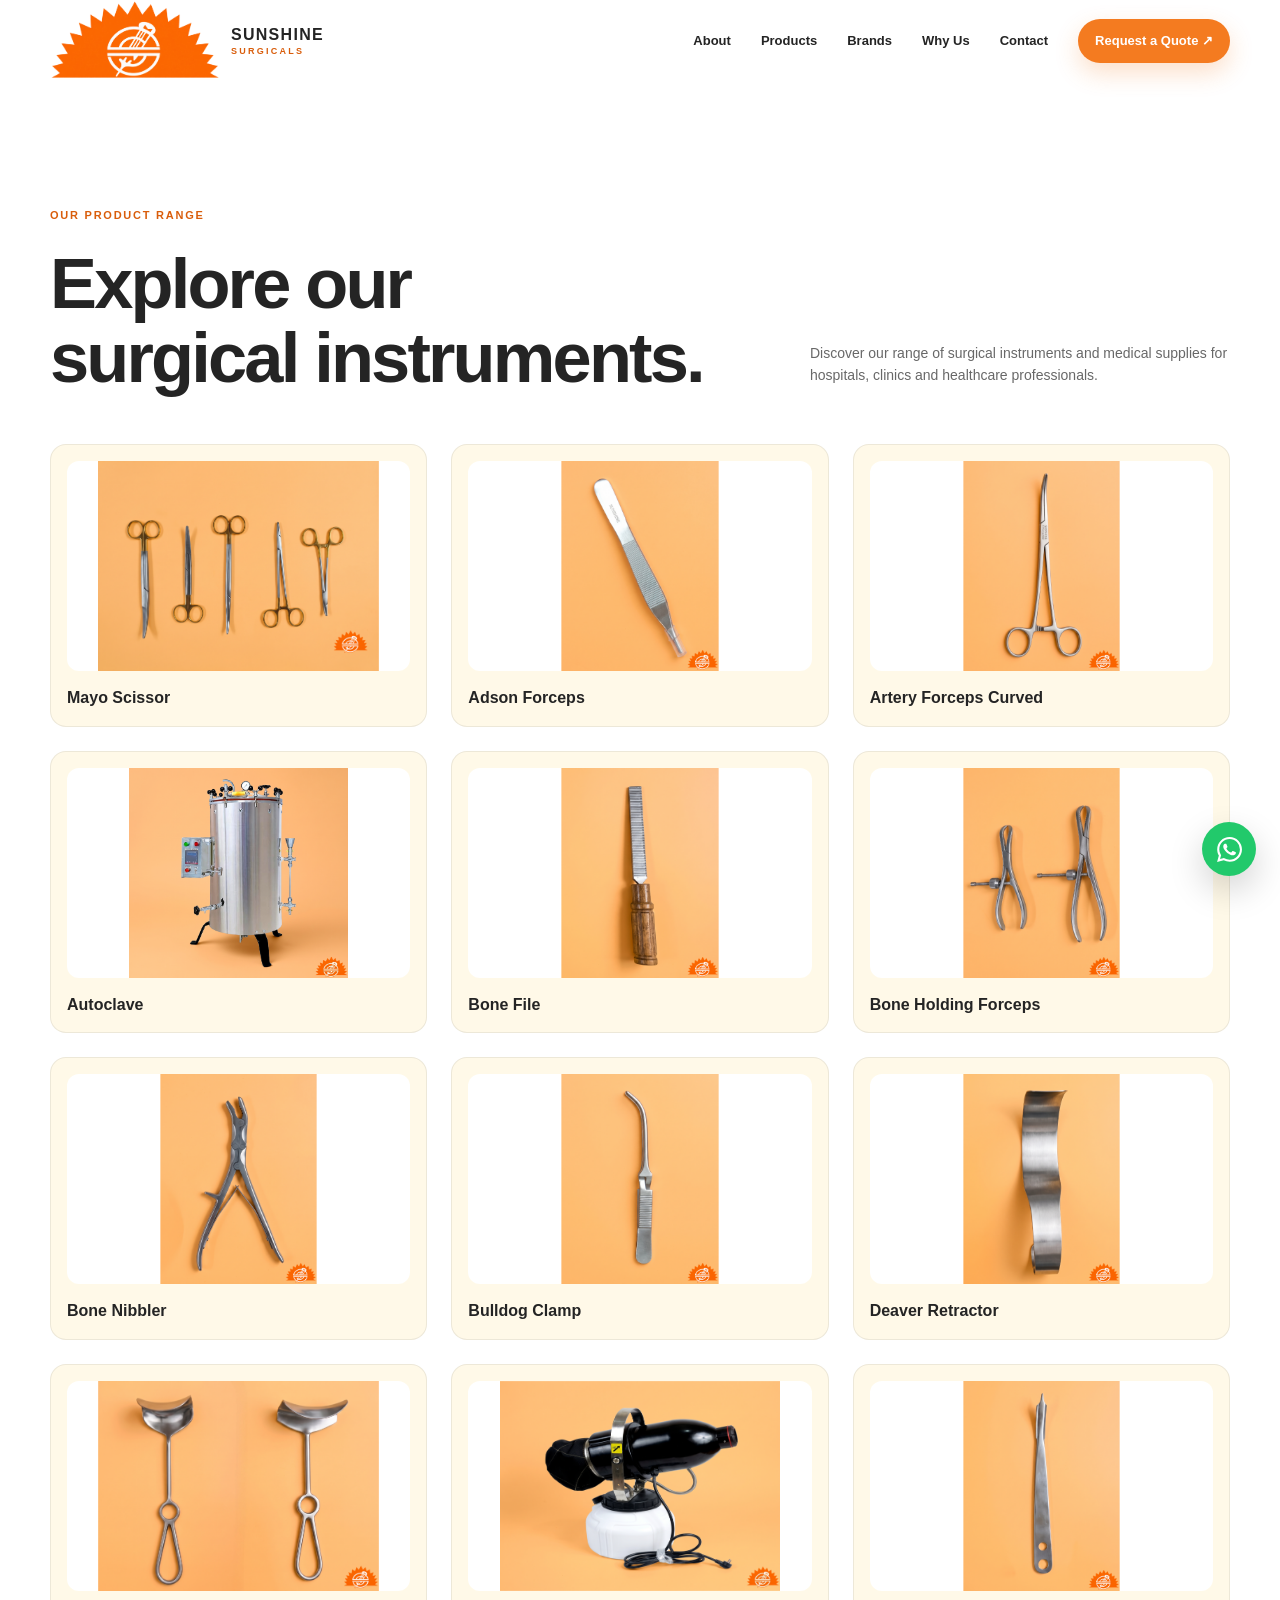
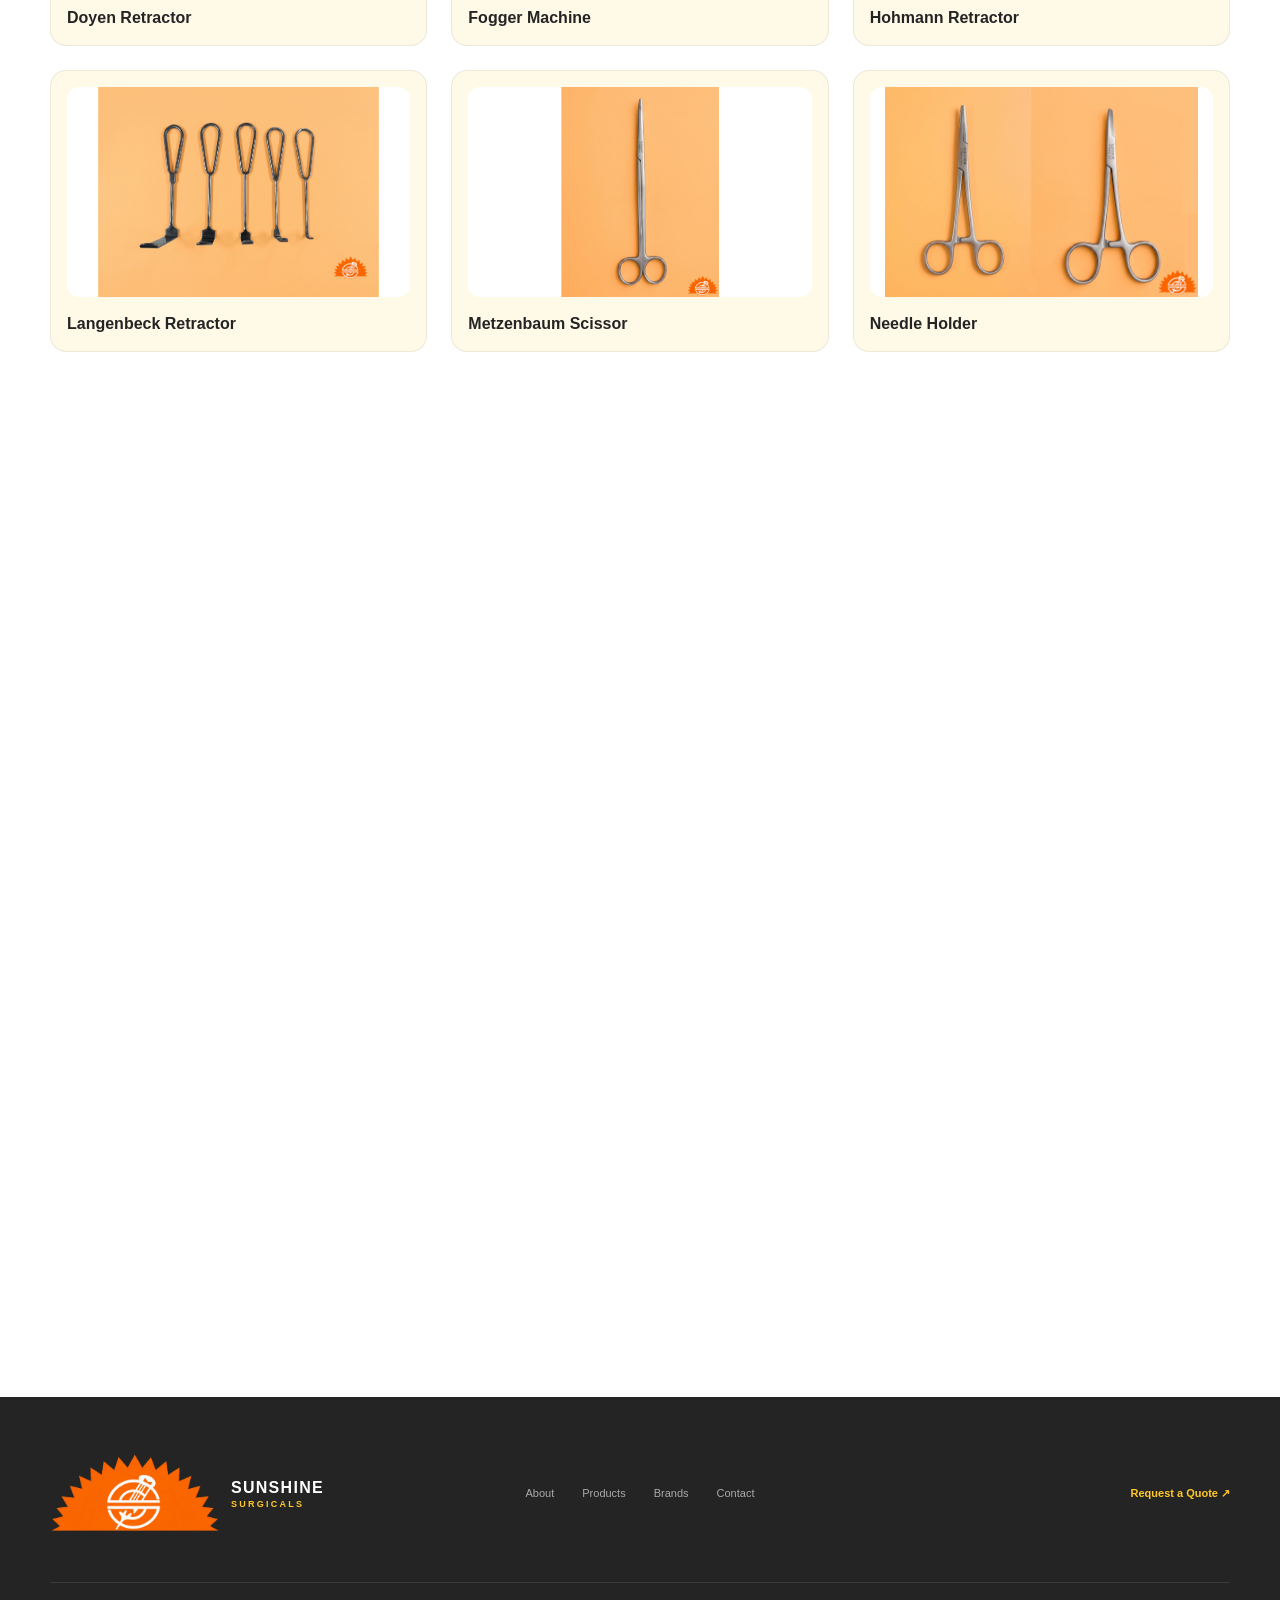
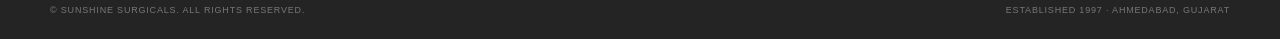
==== commit 5e86e755: "Adjust instrument gallery section spacing" ====
--- a/products.html
+++ b/products.html
@@ -5,6 +5,7 @@
   <meta charset="UTF-8">
   <meta name="viewport" content="width=device-width, initial-scale=1.0">
   <title>Products | Sunshine Surgicals</title>
+  <link rel="icon" type="image/png" href="assets/fevicon.png">
 
   <link rel="stylesheet" href="styles.css">
   <link rel="stylesheet" href="products.css">
@@ -175,7 +176,44 @@
         </div>
     </div>
   </section>
+  
 </main>
+
+<!-- Product Image Lightbox -->
+<div class="product-lightbox" id="productLightbox">
+  <button class="lightbox-close" id="lightboxClose" aria-label="Close image">
+    &times;
+  </button>
+
+  <img class="lightbox-image" id="lightboxImage" src="" alt="">
+
+  <div class="lightbox-caption" id="lightboxCaption"></div>
+</div>
+
+<footer class="footer">
+    <div class="container footer-top">
+      <a class="brand footer-brand" href="#top">
+        <img class="site-logo" src="assets/sunshine_logo_orange.png" alt="Sunshine Surgicals">
+        <span class="brand-copy"><strong>SUNSHINE</strong><small>SURGICALS</small></span>
+      </a>
+      <div class="footer-links"><a href="index.html#about">About</a><a href="index.html#products">Products</a><a href="index.html#brands">Brands</a><a href="index.html#contact">Contact</a></div>
+      <a class="footer-cta" href="index.html#quote">Request a Quote <span>↗</span></a>
+    </div>
+    <div class="container footer-bottom"><span>© <span id="year"></span> Sunshine Surgicals. All rights reserved.</span><span>Established 1997 · Ahmedabad, Gujarat</span></div>
+</footer>
+ 
+  <a class="whatsapp-float"
+   href="https://wa.me/919898119904"
+   target="_blank"
+   rel="noopener"
+   aria-label="Chat with Sunshine Surgicals on WhatsApp">
+
+  <svg viewBox="0 0 24 24" aria-hidden="true">
+    <path d="M20.52 3.48A11.84 11.84 0 0 0 12.08 0C5.53 0 .2 5.33.2 11.88c0 2.09.55 4.13 1.59 5.93L.1 24l6.34-1.66a11.88 11.88 0 0 0 5.64 1.43h.01c6.55 0 11.88-5.33 11.88-11.88 0-3.18-1.24-6.16-3.45-8.41ZM12.09 21.77h-.01a9.86 9.86 0 0 1-5.02-1.38l-.36-.21-3.76.98 1-3.66-.23-.38a9.86 9.86 0 0 1-1.51-5.24C2.2 6.43 6.63 2 12.09 2c2.64 0 5.12 1.03 6.99 2.9a9.84 9.84 0 0 1 2.9 6.99c0 5.46-4.44 9.88-9.89 9.88Zm5.42-7.4c-.3-.15-1.76-.87-2.03-.97-.27-.1-.47-.15-.67.15-.2.3-.77.97-.94 1.17-.17.2-.35.22-.65.07-.3-.15-1.26-.46-2.4-1.47-.89-.79-1.49-1.77-1.67-2.07-.17-.3-.02-.46.13-.61.14-.14.3-.35.45-.52.15-.17.2-.3.3-.5.1-.2.05-.37-.02-.52-.07-.15-.67-1.61-.92-2.21-.24-.58-.49-.5-.67-.51h-.57c-.2 0-.52.07-.79.37-.27.3-1.04 1.02-1.04 2.49s1.07 2.89 1.22 3.09c.15.2 2.1 3.2 5.08 4.49.71.31 1.27.49 1.7.63.72.23 1.37.2 1.89.12.58-.09 1.76-.72 2.01-1.42.25-.7.25-1.3.17-1.42-.07-.12-.27-.2-.57-.35Z"/>
+  </svg>
+
+  </a> 
+
 <script src="products.js"></script>
 </body>
 </html>
--- a/styles.css
+++ b/styles.css
@@ -1827,17 +1827,23 @@
 
   .nav-toggle {
     display: block;
-    position: relative;
-    z-index: 3;
+    position: fixed;
+    top: 24px;
+    right: 24px;
+    z-index: 1003;
   }
 
   .nav-links {
     position: fixed;
     inset: 0;
-    background: rgba(255,255,255,.98);
-    backdrop-filter: blur(15px);
+    z-index: 1002;
+    width: 100%;
+    height: 100dvh;
+    background: #ffffff;
+    backdrop-filter: none;
     display: flex;
     flex-direction: column;
+    align-items: center;
     justify-content: center;
     gap: 24px;
     font-size: 18px;
@@ -1851,6 +1857,12 @@
     opacity: 1;
     visibility: visible;
     transform: none;
+  }
+
+  /* Hide scroll progress while mobile menu is open */
+  body.menu-open .scroll-progress {
+    opacity: 0;
+    visibility: hidden;
   }
 
   .nav-cta {
@@ -2601,4 +2613,96 @@
   .map-card-overlay b {
     font-size: 13px;
   }
+}
+
+
+.instrument-gallery-cta-content {
+  text-align: center;
+  margin-top: 30px;
+}
+
+.instrument-gallery-cta-content p {
+  margin-bottom: 20px;
+}
+
+.instrument-gallery-cta-content .btn {
+  margin-inline: auto;
+}
+
+/* =========================
+   PRODUCT IMAGE LIGHTBOX
+========================= */
+
+.product-lightbox {
+  position: fixed;
+  inset: 0;
+  z-index: 2000;
+  display: flex;
+  flex-direction: column;
+  align-items: center;
+  justify-content: center;
+  padding: 40px;
+  background: rgba(20, 20, 20, 0.92);
+  opacity: 0;
+  visibility: hidden;
+  transition: opacity 0.3s ease, visibility 0.3s ease;
+}
+
+.product-lightbox.active {
+  opacity: 1;
+  visibility: visible;
+}
+
+.lightbox-image {
+  display: block;
+  max-width: 90%;
+  max-height: 82vh;
+  width: auto;
+  height: auto;
+  object-fit: contain;
+  border-radius: 12px;
+  box-shadow: 0 20px 60px rgba(0, 0, 0, 0.3);
+}
+
+.lightbox-close {
+  position: absolute;
+  top: 24px;
+  right: 30px;
+  border: none;
+  background: transparent;
+  color: #ffffff;
+  font-size: 42px;
+  line-height: 1;
+  cursor: pointer;
+}
+
+.lightbox-caption {
+  margin-top: 18px;
+  color: #ffffff;
+  font-size: 16px;
+  font-weight: 500;
+  text-align: center;
+}
+
+/* Mobile Lightbox */
+@media (max-width: 720px) {
+  .product-lightbox {
+    padding: 20px;
+  }
+
+  .lightbox-image {
+    max-width: 100%;
+    max-height: 75vh;
+  }
+
+  .lightbox-close {
+    top: 18px;
+    right: 20px;
+    font-size: 36px;
+  }
+}
+
+/* Reduce spacing after Instrument Gallery CTA */
+#instrument-gallery {
+  padding-bottom: 0px;
 }
--- a/products.css
+++ b/products.css
@@ -63,4 +63,18 @@
 
 .products-page .gallery-card h3 {
   margin-top: 16px;
+}
+
+/* Products Page Header */
+.products-page ~ .site-header {
+  position: sticky;
+  top: 0;
+}
+
+.site-header {
+  position: sticky !important;
+  top: 0;
+  z-index: 1000;
+  background: #ffffff;
+  width: 100%;
 }
